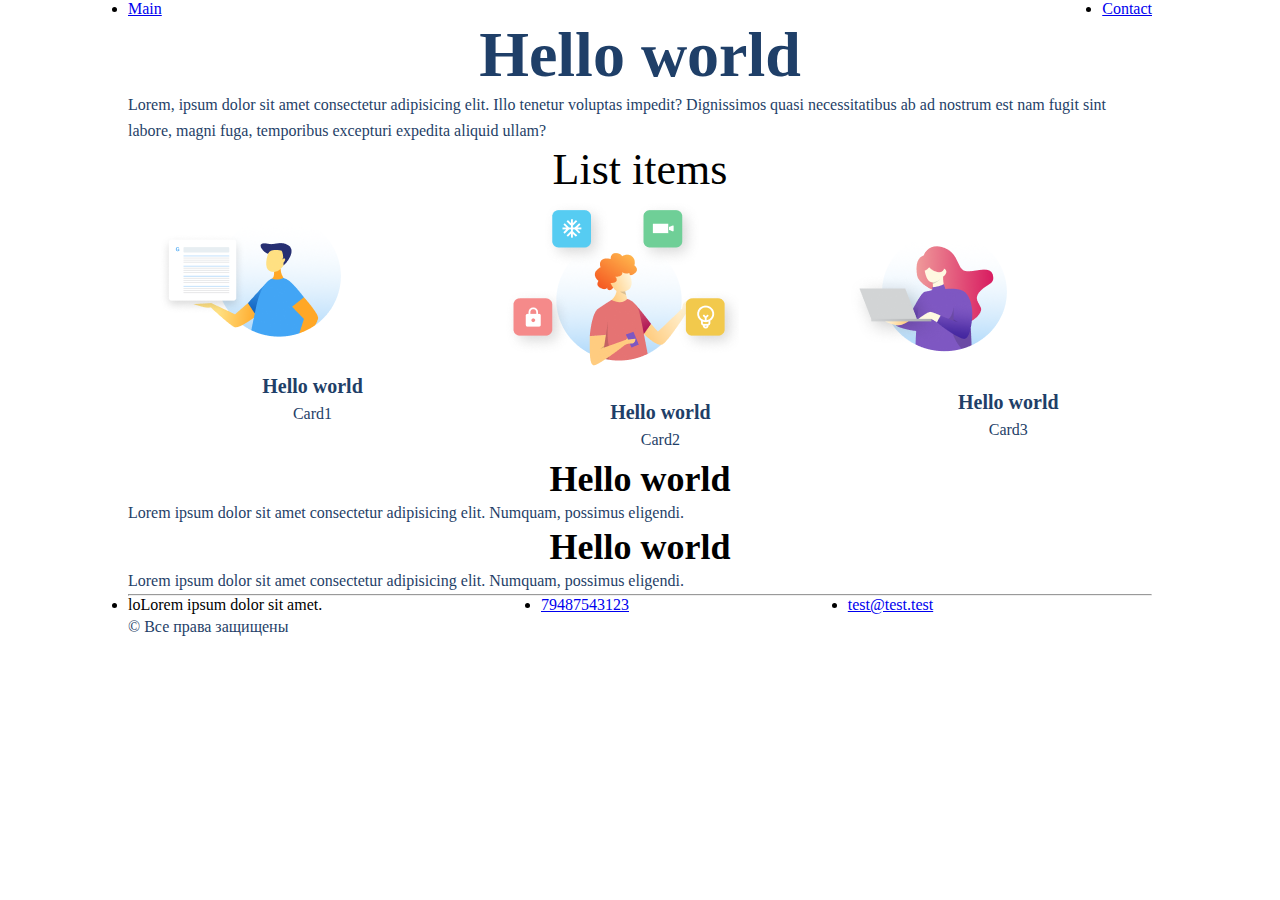
==== lessson6/index.html @ 0e98a79c "start figma" ====
<!DOCTYPE html>
<html lang="en">

<head>
  <meta charset="UTF-8">
  <meta name="viewport" content="width=device-width, initial-scale=1.0">
  <link rel="stylesheet" href="./css/style.css">
  <title>Home Work 4</title>
</head>

<body>
  <div class="container">
    <div class="top">
      <ul class="header">
        <li><a href="./index.html">Main</a></li>
        <li><a href="./contact.html">Contact</a></li>
      </ul>
      <div class="logo-text">
        <h1 class="h1Tag">Hello world</h1>
        <p class="pTag text510">Lorem, ipsum dolor sit amet consectetur adipisicing elit. Illo tenetur voluptas impedit?
          Dignissimos quasi necessitatibus ab ad nostrum est nam fugit sint labore, magni fuga, temporibus excepturi
          expedita aliquid ullam?</p>
      </div>
    </div>
    <div class="content">
      <h3 class="h2Tag">List items</h3>
      <div class="CardBox">
        <div class="Card">
          <div class="content-product">
            <img class="listimg" src="img/item1.PNG" alt="image">
            <h4 class="h4Tag">Hello world</h4>
            <p class="pTag h4contentproduct">Card1</p>
          </div>
        </div>
        <div class="Card">
          <div class="content-product">
            <img class="listimg" src="img/item2.PNG" alt="image">
            <h4 class="h4Tag">Hello world</h4>
            <p class="pTag h4contentproduct">Card2</p>
          </div>
        </div>
        <div class="Card">
          <div class="content-product">
            <img class="listimg" src="img/item3.PNG" alt="image">
            <h4 class="h4Tag">Hello world</h4>
            <p class="pTag h4contentproduct">Card3</p>
          </div>
        </div>
      </div>

    </div>
    <div class="post-content">
      <h3 class="h3Tag">Hello world</h3>
      <p class="pTag">Lorem ipsum dolor sit amet consectetur adipisicing elit. Numquam, possimus eligendi.</p>
    </div>
    <div class="footer">
      <div class="footer-header">
        <div class="footer-main-text">
          <h3 class="h3Tag">Hello world</h3>
          <p class="pTag">Lorem ipsum dolor sit amet consectetur adipisicing elit. Numquam, possimus eligendi.</p>
        </div>
      </div>
      <hr>

      <div class="contact-footer-button">
        <ul class="footer-info">
          <li class="flexGrow">loLorem ipsum dolor sit amet.</li>
          <li class="flexGrow"><a href="tel:+79487543123">79487543123</a></li>
          <li class="flexGrow"><a href="mailto:test@test.test">test@test.test</a></li>
        </ul>
      </div>
      <div class="all_rigts">
        <p class="copyright">&copy; Все права защищены</p>
      </div>
    </div>
  </div>
  </div>
</body>

</html>
---- lessson6/css/style.css ----
* {
  margin: 0;
  padding: 0;
}

.header {
  display: flex;
  justify-content: space-between;
}

div {
  display: block;
}
.copyright{
  font-size: 16px;
  line-height: 26px;
  color: #1F3F68;
}
.all_rigts{
  text-align: left;
}
.container {
  width: 80%;
  margin: 0 auto;
}

.pTag {
  font-size: 16px;
  line-height: 26px;
  color: #1f3f68;
}

.menu {
  justify-content: space-between;
}

.h4contentproduct {
  width: 359px;
}

.h1Tag {
  font-size: 64px;
  color: #1f3f68;

  text-align: center;
}
.content_page{
  width: 1140px;
  margin: 0 auto;
}
.content_page_info {
  display: flex;
  justify-content: space-around;
  padding: 10px 0px 10px 0px;
}
.map{
  width: 50%;
}

.h2Tag {
  font-weight: 500;
  font-size: 44px;
  text-align: center;
}
.listimg {
  display: flex;
  flex-direction: row;
  justify-content: space-between;
}

.h3Tag {
  font-size: 36px;
  text-align: center;
}

.h4Tag {
  font-size: 20px;
  line-height: 30px;
  color: #1f3f68;
  width: 359px;
}

.forms {
  border: 1px solid #356ead;
  box-sizing: border-box;
  border-radius: 10px;
  opacity: 0.4;
}

.buttonsimple {
  background: #5A98D0;
  box-shadow: 5px 20px 50px rgba(16, 112, 177, 0.2);
  border-radius: 10px;
  font-weight: 500;
  font-size: 16px;
  line-height: 26px;
  text-align: center;
  color: #ffffff;
  text-transform: uppercase;
}

.inputclass{
  border: 1px solid #356EAD;
  box-sizing: border-box;
  border-radius: 10px;
  opacity: 0.4;
  font-size: 23px;
  width: 100%;
}
.form_message {
  display: flex;
  flex-direction: column;
}

.Card {
  width: 33%;
  text-align: center;
  border-radius: 5px;
  margin: 5px;
}
.content_page_form{
  display: flex;
  justify-content: space-around;
  padding: 10px 0px 10px 0px;
}

.CardBox {
  display: flex;
  justify-content: space-between;
}

.footer-info {
  display: flex;
  justify-content: space-between;
}

.flexGrow {
  flex-grow: 1;
}
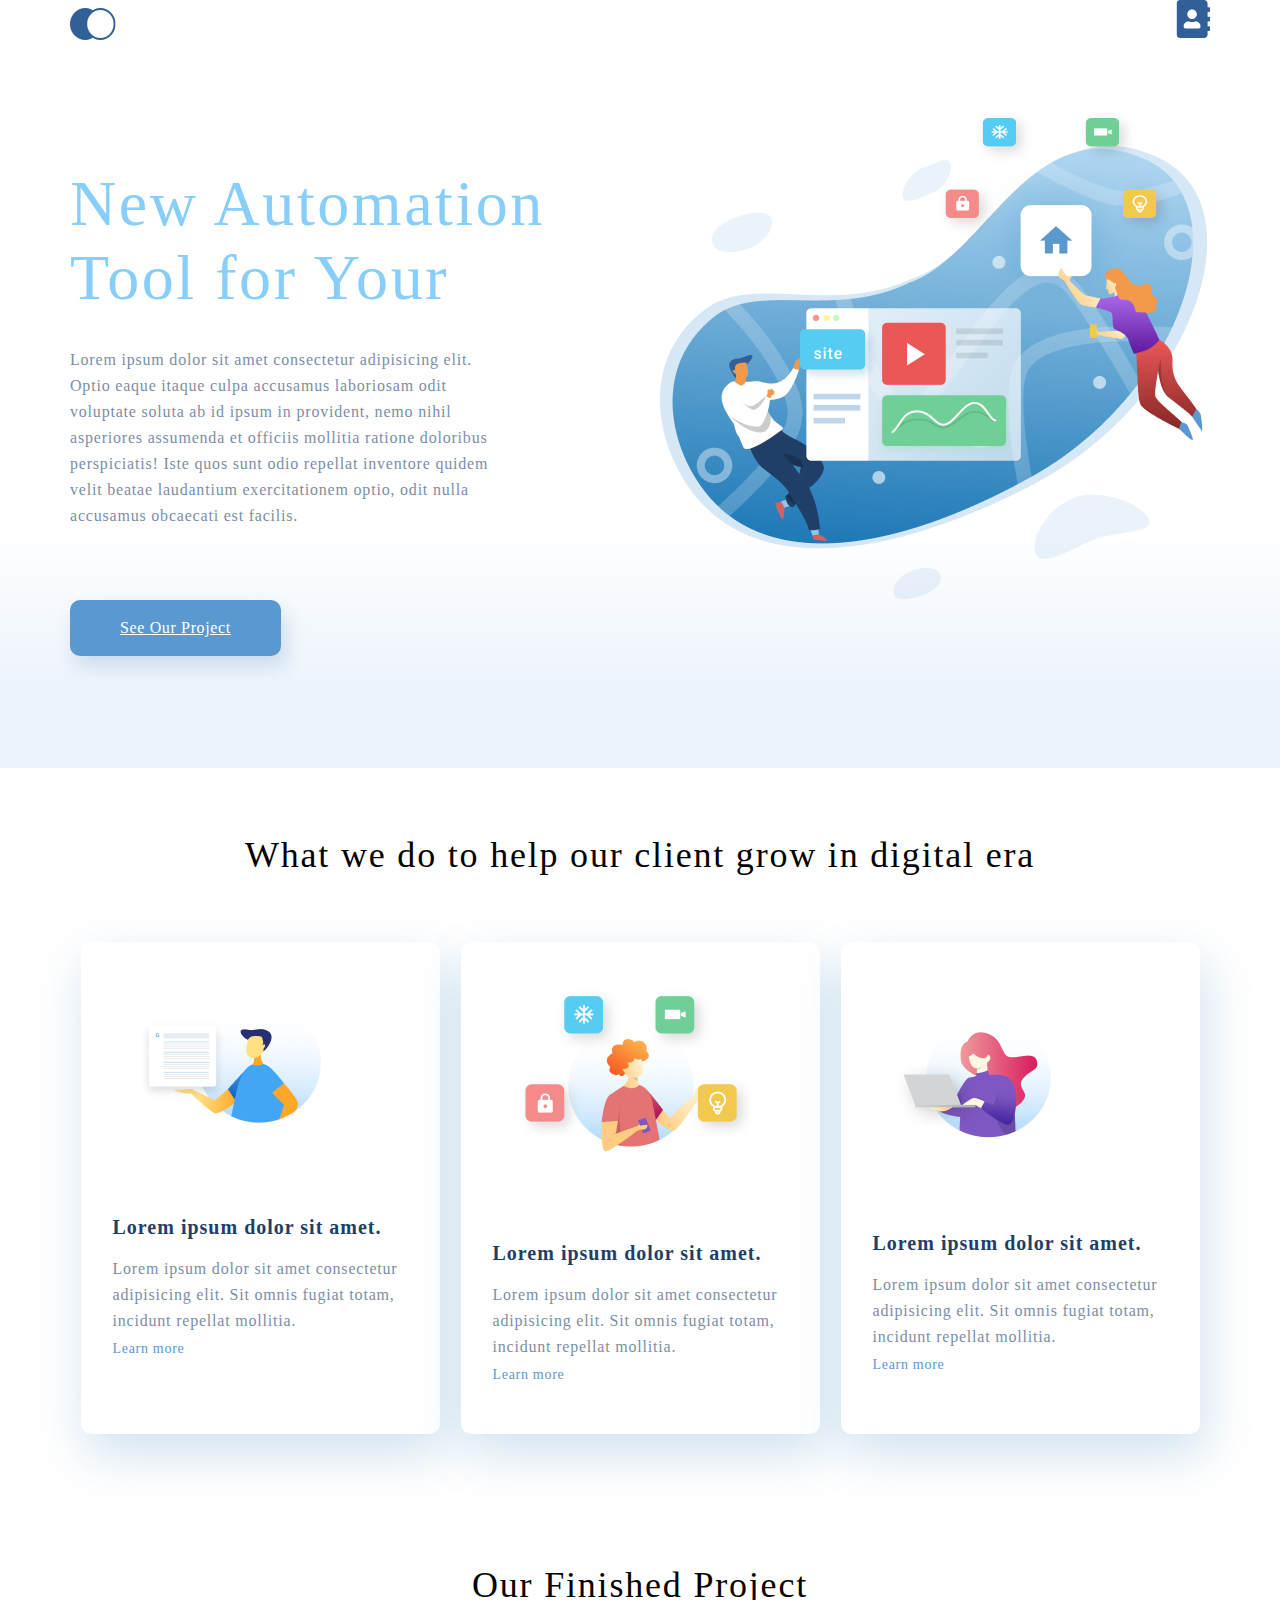
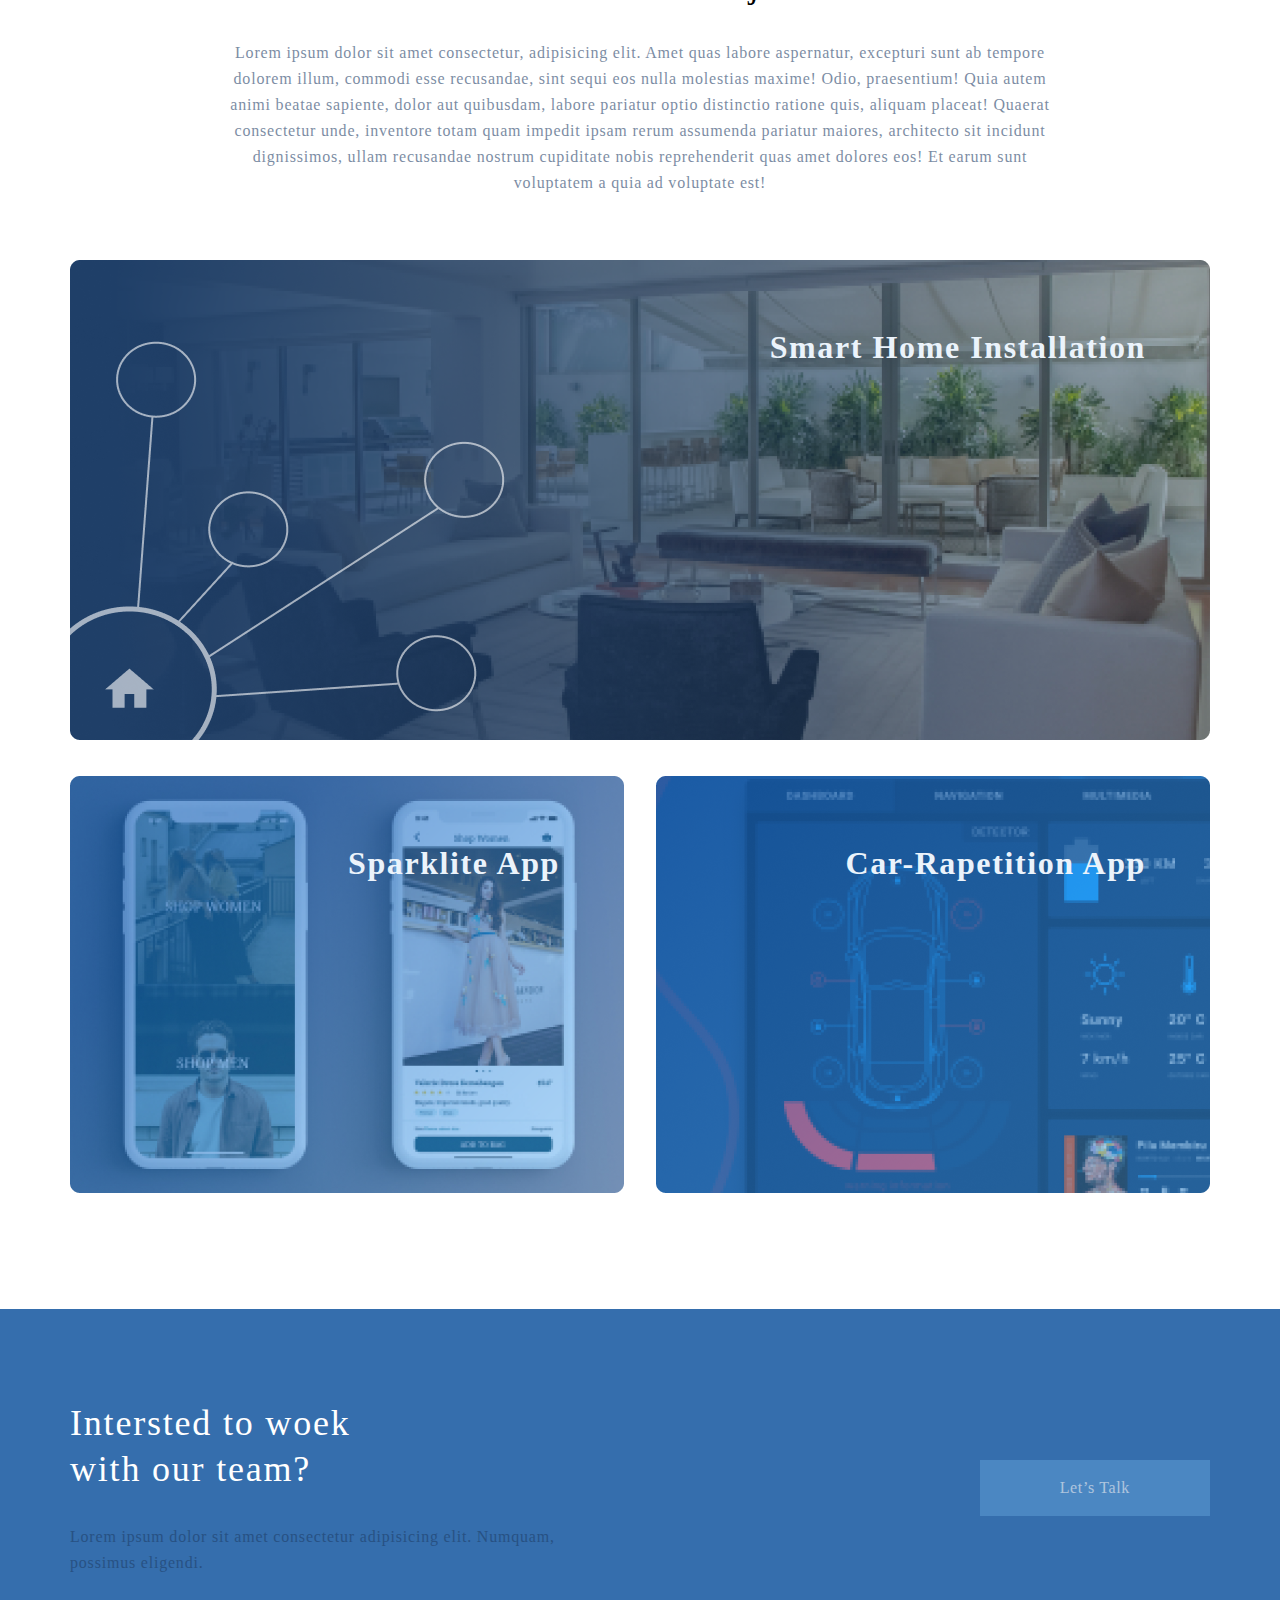
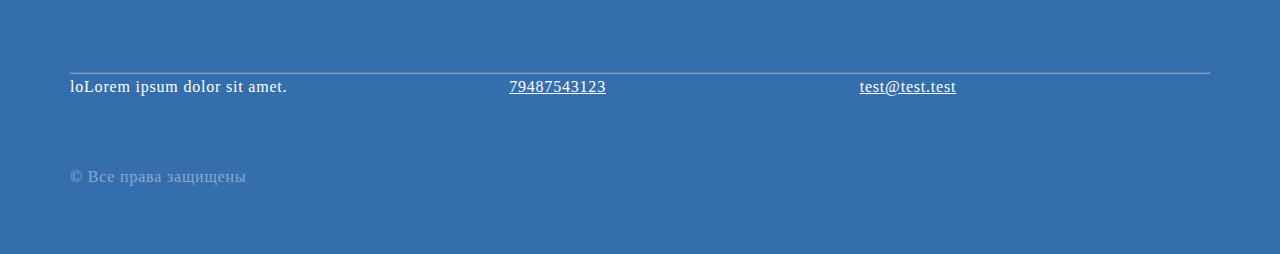
==== commit 7a9c2bdd: "template is copied" ====
--- a/lessson6/index.html
+++ b/lessson6/index.html
@@ -5,75 +5,113 @@
   <meta charset="UTF-8">
   <meta name="viewport" content="width=device-width, initial-scale=1.0">
   <link rel="stylesheet" href="./css/style.css">
-  <title>Home Work 4</title>
+  <title>Home Work 6</title>
 </head>
 
 <body>
-  <div class="container">
+
     <div class="top">
+      <div class="top__container top__box">
       <ul class="header">
-        <li><a href="./index.html">Main</a></li>
-        <li><a href="./contact.html">Contact</a></li>
+        <li><a href="./index.html"><img src="./img/logo.svg" alt="nav"> </a></li>
+        <li><a href="./contact.html"><img src="./img/contacts.svg" alt="vec"></a></li>
       </ul>
-      <div class="logo-text">
-        <h1 class="h1Tag">Hello world</h1>
-        <p class="pTag text510">Lorem, ipsum dolor sit amet consectetur adipisicing elit. Illo tenetur voluptas impedit?
-          Dignissimos quasi necessitatibus ab ad nostrum est nam fugit sint labore, magni fuga, temporibus excepturi
-          expedita aliquid ullam?</p>
-      </div>
+      <div class="top_info">
+        <h1 class="top_heading">New Automation
+            Tool for Your</h1>
+        <p class="text top_text">Lorem ipsum dolor sit amet consectetur adipisicing elit. Optio eaque itaque
+            culpa accusamus laboriosam odit voluptate soluta ab id ipsum in provident, nemo nihil asperiores
+            assumenda et officiis mollitia ratione doloribus perspiciatis! Iste quos sunt odio repellat
+            inventore quidem velit beatae laudantium exercitationem optio, odit nulla accusamus obcaecati est
+            facilis.
+        </p>
+        <a href="#" class="top__button">See Our Project</a>
+    </div></div>
     </div>
     <div class="content">
-      <h3 class="h2Tag">List items</h3>
+      <div class="top__container">
+      <h3 class="h3Tag">What we do to help our client grow in digital era</h3>
       <div class="CardBox">
         <div class="Card">
           <div class="content-product">
-            <img class="listimg" src="img/item1.PNG" alt="image">
-            <h4 class="h4Tag">Hello world</h4>
-            <p class="pTag h4contentproduct">Card1</p>
+            <img class="card__img" src="img/item1.PNG" alt="image">
+            <h4 class="heading-mini">Lorem ipsum dolor sit amet.</h4>
+            <p class="text">Lorem ipsum dolor sit amet consectetur adipisicing elit. Sit omnis fugiat totam,
+                incidunt repellat mollitia.</p>
+            <a class="card__link" href="#">Learn more</a>
           </div>
         </div>
         <div class="Card">
           <div class="content-product">
-            <img class="listimg" src="img/item2.PNG" alt="image">
-            <h4 class="h4Tag">Hello world</h4>
-            <p class="pTag h4contentproduct">Card2</p>
+            <img class="card__img" src="img/item2.PNG" alt="image">
+            <h4 class="heading-mini">Lorem ipsum dolor sit amet.</h4>
+                <p class="text">Lorem ipsum dolor sit amet consectetur adipisicing elit. Sit omnis fugiat totam,
+                    incidunt repellat mollitia.</p>
+                <a class="card__link" href="#">Learn more</a>
           </div>
         </div>
         <div class="Card">
           <div class="content-product">
-            <img class="listimg" src="img/item3.PNG" alt="image">
-            <h4 class="h4Tag">Hello world</h4>
-            <p class="pTag h4contentproduct">Card3</p>
+            <img class="card__img" src="img/item3.PNG" alt="image">
+            <h4 class="heading-mini">Lorem ipsum dolor sit amet.</h4>
+                <p class="text">Lorem ipsum dolor sit amet consectetur adipisicing elit. Sit omnis fugiat totam,
+                    incidunt repellat mollitia.</p>
+                <a class="card__link" href="#">Learn more</a>
           </div>
         </div>
       </div>
+    </div>
+    </div>
+    <div class="top__container">
+    <div class="project content">
+      <h3 class="h3Tag">Our Finished Project</h3>
+      <p class="text text_project">Lorem ipsum dolor sit amet consectetur, adipisicing elit. Amet quas labore
+          aspernatur, excepturi sunt ab tempore dolorem illum, commodi esse recusandae, sint sequi eos nulla molestias
+          maxime! Odio, praesentium! Quia autem animi beatae sapiente, dolor aut quibusdam, labore pariatur optio
+          distinctio ratione quis, aliquam placeat! Quaerat consectetur unde, inventore totam quam impedit ipsam rerum
+          assumenda pariatur maiores, architecto sit incidunt dignissimos, ullam recusandae nostrum cupiditate nobis
+          reprehenderit quas amet dolores eos! Et earum sunt voluptatem a quia ad voluptate est!</p>
+      <div class="project_item">
+          <img class="project__img" src="img/project-1.png" alt="photo ">
+          <p class="project__text">Smart Home Installation</p>
+      </div>
+      <div class="project__parent">
+          <div class="project_item project_item_margin">
+              <img class="project__img" src="img/project-2.png" alt="photo">
+              <p class="project__text">Sparklite App</p>
+          </div>
+          <div class="project_item">
+              <img class="project__img" src="img/project-3.png" alt="photo">
+              <p class="project__text">Car-Rapetition App </p>
+          </div>
+      </div>
+  </div>
+</div>
 
-    </div>
-    <div class="post-content">
-      <h3 class="h3Tag">Hello world</h3>
-      <p class="pTag">Lorem ipsum dolor sit amet consectetur adipisicing elit. Numquam, possimus eligendi.</p>
-    </div>
     <div class="footer">
-      <div class="footer-header">
-        <div class="footer-main-text">
-          <h3 class="h3Tag">Hello world</h3>
-          <p class="pTag">Lorem ipsum dolor sit amet consectetur adipisicing elit. Numquam, possimus eligendi.</p>
+      <div class="top__container">
+      <div class="footer-top">
+        <div class="footer__text">
+          <h3 class="h3Tag footer_heating">Intersted to woek with our team?</h3>
+          <p class="text text_footer">Lorem ipsum dolor sit amet consectetur adipisicing elit. Numquam, possimus eligendi.</p>
         </div>
+        <a href="#" class="footer-button">Let’s Talk</a>
       </div>
       <hr>
 
       <div class="contact-footer-button">
         <ul class="footer-info">
           <li class="flexGrow">loLorem ipsum dolor sit amet.</li>
-          <li class="flexGrow"><a href="tel:+79487543123">79487543123</a></li>
-          <li class="flexGrow"><a href="mailto:test@test.test">test@test.test</a></li>
+          <li class="flexGrow"><a class="flexGrow" href="tel:+79487543123">79487543123</a></li>
+          <li class="flexGrow"><a  class="flexGrow" href="mailto:test@test.test">test@test.test</a></li>
         </ul>
       </div>
       <div class="all_rigts">
         <p class="copyright">&copy; Все права защищены</p>
       </div>
     </div>
-  </div>
+    </div>
+    
   </div>
 </body>
 
--- a/lessson6/css/style.css
+++ b/lessson6/css/style.css
@@ -6,6 +6,7 @@
 .header {
   display: flex;
   justify-content: space-between;
+  list-style-type: none;
 }
 
 div {
@@ -14,10 +15,14 @@
 .copyright{
   font-size: 16px;
   line-height: 26px;
-  color: #1F3F68;
+  color: #ffffff;
+  letter-spacing: 0.05em;
+  opacity: 0.4;
+
 }
 .all_rigts{
   text-align: left;
+  margin-top: 64px;
 }
 .container {
   width: 80%;
@@ -67,10 +72,15 @@
   flex-direction: row;
   justify-content: space-between;
 }
-
+.body {
+  font-family: sans-serif;
+}
 .h3Tag {
   font-size: 36px;
   text-align: center;
+  font-weight: 300;
+  line-height: 46px;
+  letter-spacing: 0.05em;
 }
 
 .h4Tag {
@@ -113,27 +123,208 @@
 }
 
 .Card {
-  width: 33%;
-  text-align: center;
-  border-radius: 5px;
-  margin: 5px;
+  width: 359px;
+  padding: 44px 32px;
+  box-sizing: border-box;
+  box-shadow: 5px 20px 50px rgba(16, 112, 177, 0.2);
+  border-radius: 10px;
+  background-color: white;
+  display: flex;
+  flex-direction: column;
 }
 .content_page_form{
   display: flex;
   justify-content: space-around;
   padding: 10px 0px 10px 0px;
 }
-
+.card__img {
+  align-self: center;
+  margin-bottom: 51px;
+}
+.heading-mini {
+  font-size: 20px;
+  line-height: 30px;
+  letter-spacing: 0.05em;
+  color: #1F3F68;
+  margin-bottom: 14px;
+}
 .CardBox {
   display: flex;
-  justify-content: space-between;
+  justify-content: space-around;
+  padding-top: 64px;
 }
 
 .footer-info {
   display: flex;
   justify-content: space-between;
+  list-style-type: none;
+}
+.footer{
+  background: #356ead;
+  padding-top: 91px;
+  padding-bottom: 64px;
+  margin-top: 112px;
+}
+.footer-top{
+  padding-bottom: 96px;
+  display: flex;
+  justify-content: space-between;
+  align-items: center;
+}
+.footer__text{
+  width: 495px;
+}
+.text{
+  font-size: 16px;
+  line-height: 26px;
+  letter-spacing: 0.05em;
+  opacity: 0.6;
+}
+.text_footer{
+  color: #ffffff;
+}
+hr{
+  opacity: 0.4;
+}
+.contact-footer-button{
+  width:  1140px;
+  margin: 0 auto;
+}
+.footer-button{
+  font-size: 16px;
+  line-height: 26px;
+  text-align: center;
+  letter-spacing: 0.04em;
+  color: #ffffff;
+  padding: 15px 80px;
+  background: #5A98D0;
+  text-decoration: none;
+  opacity: 0.6;
+}
+.footer_heating{
+  width: 340px;
+  text-align: left;
+  color: #ffffff;
+  margin-bottom: 32px;
 }
 
 .flexGrow {
   flex-grow: 1;
+  font-size: 16px;
+  line-height: 26px;
+  letter-spacing: 0.05em;
+  color: #ffffff;
+  flex-basis: 33.%;
+  list-style-type: none;
+  display: flex;
+  margin-right: 32px;
+}
+.flexGrow:first-child::before{
+  display: block;
+  margin-right: 16px;
+}
+
+.top_info {
+  padding-top: 115px;
+  flex-grow: 1;
+  background-image: url(img/top__back.png);
+  background-repeat: no-repeat;
+  background-position: right center;
+}
+.top_heading {
+  width: 510px;
+  font-size: 64px;
+  font-weight: 300;
+  color: lightskyblue;
+  line-height: 74px;
+  letter-spacing: 0.04em;
+  margin-bottom: 32px;
+}
+.text_project {
+  width: 75%;
+  margin: 32px auto 64px;
+  color: #222222;
+  opacity: 1;
+  text-align: center;
+}
+.project {
+  margin-top: 64px;
+}
+.project_item {
+  position: relative;
+  flex-grow: 1;
+}
+.project__img {
+  width: 100%;
+}
+.project__text{
+  font-size: 32px;
+  line-height: 46px;
+  font-weight: bold;
+  text-align: right;
+  letter-spacing: 0.05em;
+  position: absolute;
+  top: 64px;
+  right: 64px;
+  color: #EBF3FB;
+}
+.project__parent {
+  display: flex;
+  justify-content: space-between;
+  margin-top: 32px;
+}
+
+.project_item_margin {
+  margin-right: 32px;
+}
+.text {
+  font-size: 16px;
+  line-height: 26px;
+  color: #1f3f68;
+  letter-spacing: 0.05em;
+  opacity: 0.6;
+}
+.card__link {
+  font-size: 14px;
+  line-height: 30px;
+  letter-spacing: 0.05em;
+  color: #5A98D0;
+  text-decoration: none;
+}
+.top_text {
+  width: 425px;
+}
+.top__button {
+  font-size: 16px;
+  line-height: 26px;
+  text-align: center;
+  letter-spacing: 0.04em;
+  color: #FFFFFF;
+  background: #5A98D0;
+  box-shadow: 5px 10px 20px rgba(53, 110, 173, 0.2);
+  border-radius: 10px;
+  padding: 15px 50px;
+  display: inline-block;
+  margin-top: 71px;
+}
+.top_info {
+    padding-top: 115px;
+    flex-grow: 1;
+    background-image: url(../img/top__back.png);
+    background-repeat: no-repeat;
+    background-position: right center;
+}
+.what-we-do {
+  padding-top: 64px;
+}
+.top {
+  height: 768px;
+  background: linear-gradient(0deg, #EBF3FB 8.84%, rgba(152, 195, 232, 0) 31.12%);
+}
+.top__container {
+  width: 1140px;
+  margin: 0 auto;
+}
+.content{
+  padding-top: 64px;
 }